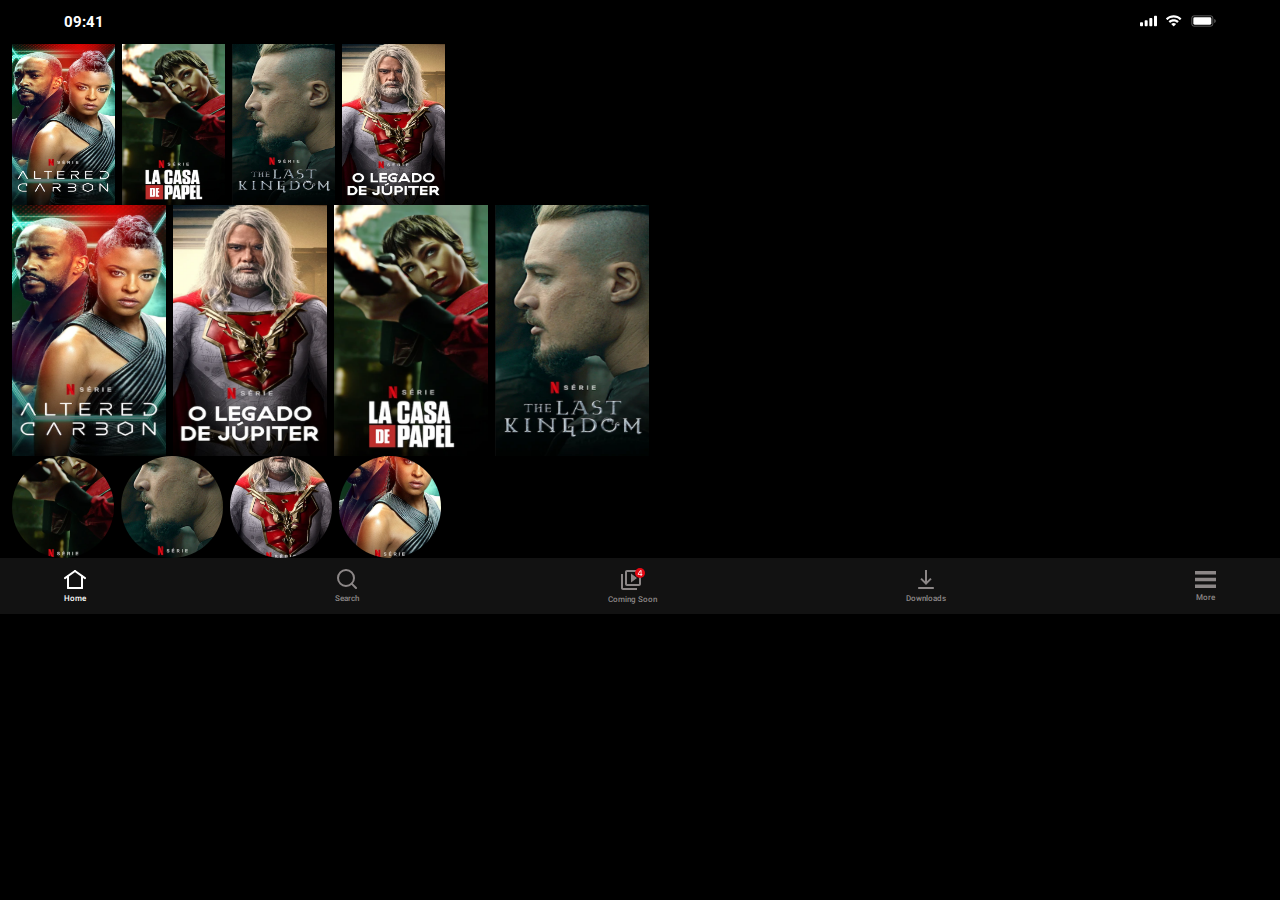
==== index.html @ 80bcfb4e "feat: update movie components" ====
<!DOCTYPE html>
<html lang="pt-br">
<head>
    <link rel="stylesheet" href="styles/pages/index.css">
    <meta charset="UTF-8">
    <meta http-equiv="X-UA-Compatible" content="IE=edge">
    <meta name="viewport" content="width=device-width, initial-scale=1.0">
    <title>Home | Netflix</title>
</head>
<body>
    <div class="status-bar">
        <p class="status-bar__time">09:41</p>
        <div class="status-bar__icons">
        <img src="./assets/icons/celular-connection.svg" alt="Conexão Celular">
        <img src="./assets/icons/wifi.svg" alt="Wifi">
        <img src="./assets/icons/battery.svg" alt="Bateria">
        </div>
    </div>
    
    <div class="movie">
        <img class="movie__img" src="./assets/images/movie1.png" alt="Altered Carbon">
        <img class="movie__img" src="./assets/images/movie2.png" alt="La Casa de Papel">
        <img class="movie__img" src="./assets/images/movie3.png" alt="The Last Kingdom">
        <img class="movie__img" src="./assets/images/movie4.png" alt="O Legado de Júpiter">        
    </div>
    
    <div class="movie">
        <img class="movie__img--big" src="./assets/images/movie1.png" alt="Altered Carbon">
        <img class="movie__img--big" src="./assets/images/movie4.png" alt="O Legado de Júpiter">
        <img class="movie__img--big" src="./assets/images/movie2.png" alt="La Casa de Papel">
        <img class="movie__img--big" src="./assets/images/movie3.png" alt="The Last Kingdom">
    </div>

    <div class="movie">
        <img class="movie__img--circle" src="./assets/images/movie2.png" alt="La Casa de Papel">
        <img class="movie__img--circle" src="./assets/images/movie3.png" alt="The Last Kingdom">
        <img class="movie__img--circle" src="./assets/images/movie4.png" alt="O Legado de Júpiter">        
        <img class="movie__img--circle" src="./assets/images/movie1.png" alt="Altered Carbon">
    </div>

    <div class="bottom-navbar__background">
        <div class="bottom-navbar">
            <div class="bottom-navbar__icon">
                <img src="./assets/icons/home-active.svg" alt="Home">
                <p class="bottom-navbar__text bottom-navbar__text--active">Home</p>
            </div>
            <div class="bottom-navbar__icon">
                <img src="./assets/icons/search.svg" alt="Busca">
                <p class="bottom-navbar__text">Search</p>
            </div>
            <div class="bottom-navbar__icon">
                <img src="./assets/icons/coming-soon.svg" alt="Em breve">
                <p class="bottom-navbar__text">Coming Soon</p>
            </div>
            <div class="bottom-navbar__icon">
                <img src="./assets/icons/downloads.svg" alt="Downloads">
                <p class="bottom-navbar__text">Downloads</p>
            </div>
            <div class="bottom-navbar__icon">
                <img src="./assets/icons/more.svg" alt="Mais">
                <p class="bottom-navbar__text">More</p>
            </div>
        </div>
    </div>
</body>
</html>
---- styles/pages/index.css ----
@import '../utils/index.css';   
@import '../components/status-bar.css';
@import '../components/bottom-navbar.css';
@import '../components/movie.css';
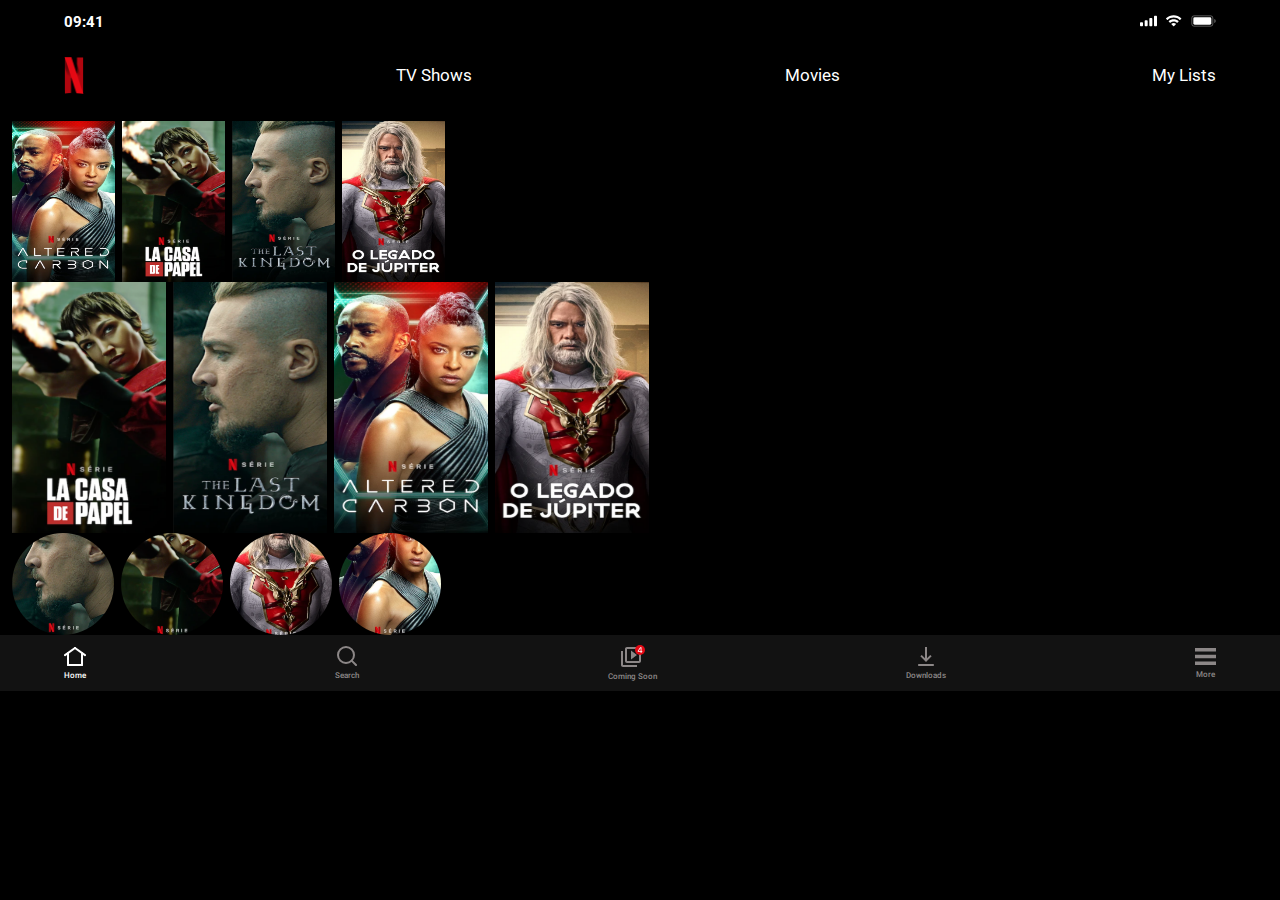
==== commit 072e5a14: "feat: navbar component" ====
--- a/index.html
+++ b/index.html
@@ -16,7 +16,16 @@
         <img src="./assets/icons/battery.svg" alt="Bateria">
         </div>
     </div>
+
+    <div class="navbar" style="margin-bottom: 15px;">
+        <img src="assets/images/netflix.png" alt="Logo Netflix" class="navbar__img">
+        <p class="navbar__text">TV Shows</p>
+        <p class="navbar__text">Movies</p>
+        <p class="navbar__text">My Lists</p>
+    </div>
     
+
+
     <div class="movie">
         <img class="movie__img" src="./assets/images/movie1.png" alt="Altered Carbon">
         <img class="movie__img" src="./assets/images/movie2.png" alt="La Casa de Papel">
@@ -25,15 +34,15 @@
     </div>
     
     <div class="movie">
+        <img class="movie__img--big" src="./assets/images/movie2.png" alt="La Casa de Papel">
+        <img class="movie__img--big" src="./assets/images/movie3.png" alt="The Last Kingdom">
         <img class="movie__img--big" src="./assets/images/movie1.png" alt="Altered Carbon">
         <img class="movie__img--big" src="./assets/images/movie4.png" alt="O Legado de Júpiter">
-        <img class="movie__img--big" src="./assets/images/movie2.png" alt="La Casa de Papel">
-        <img class="movie__img--big" src="./assets/images/movie3.png" alt="The Last Kingdom">
     </div>
 
     <div class="movie">
+        <img class="movie__img--circle" src="./assets/images/movie3.png" alt="The Last Kingdom">
         <img class="movie__img--circle" src="./assets/images/movie2.png" alt="La Casa de Papel">
-        <img class="movie__img--circle" src="./assets/images/movie3.png" alt="The Last Kingdom">
         <img class="movie__img--circle" src="./assets/images/movie4.png" alt="O Legado de Júpiter">        
         <img class="movie__img--circle" src="./assets/images/movie1.png" alt="Altered Carbon">
     </div>
--- a/styles/pages/index.css
+++ b/styles/pages/index.css
@@ -1,4 +1,5 @@
 @import '../utils/index.css';   
 @import '../components/status-bar.css';
-@import '../components/bottom-navbar.css';
-@import '../components/movie.css';+@import '../components/movie.css';
+@import '../components/navbar.css';
+@import '../components/bottom-navbar.css';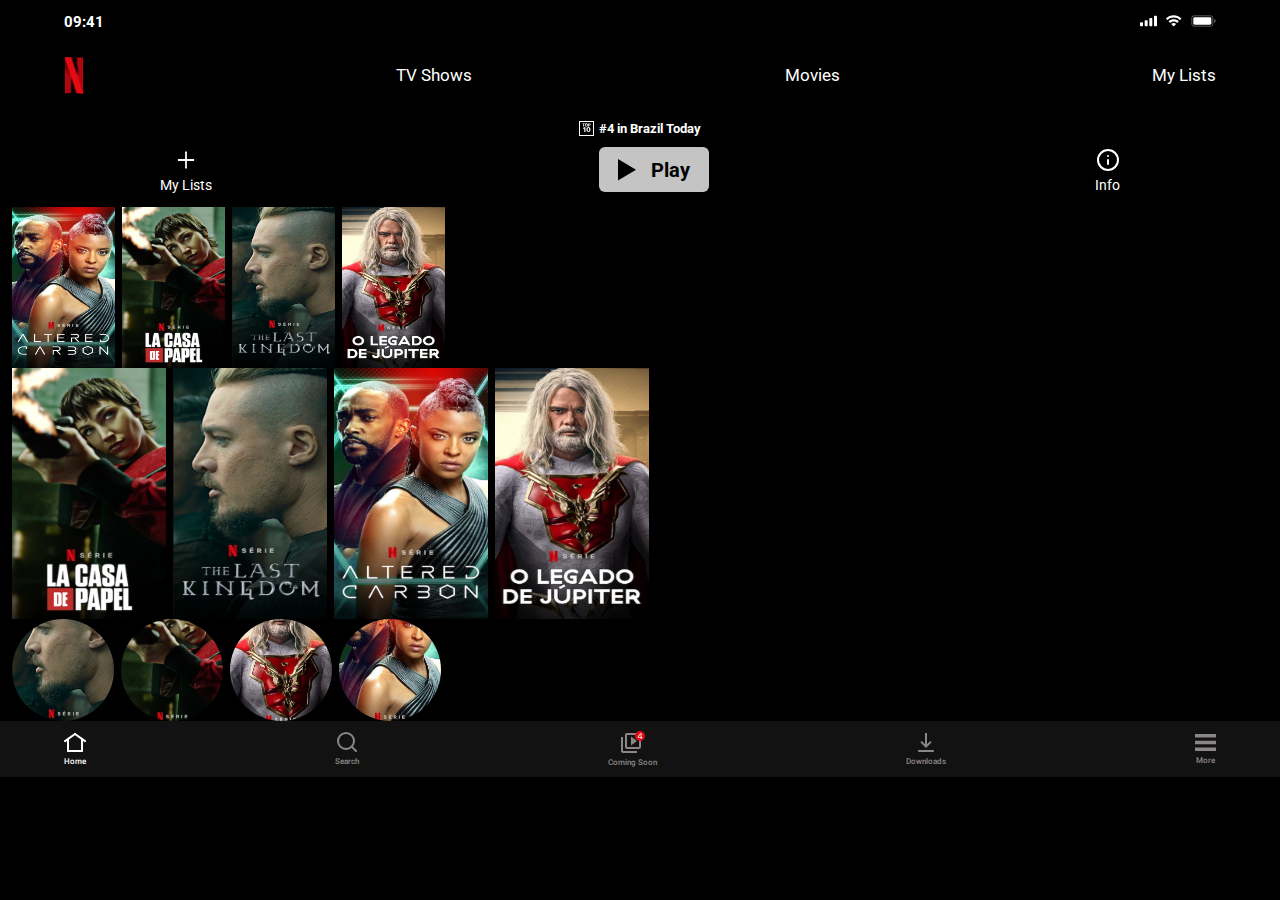
==== commit 2520222b: "feat: play component" ====
--- a/index.html
+++ b/index.html
@@ -23,9 +23,28 @@
         <p class="navbar__text">Movies</p>
         <p class="navbar__text">My Lists</p>
     </div>
+
+    <div class="play" style="margin-bottom: 15px;">
+        <div class="play__top">
+            <img src="assets/icons/top10.svg" alt="Top 10">
+            <p class="play__title">#4 in Brazil Today</p>
+        </div>
+        <div class="play__bottom">
+            <div class="play__icon">
+                <img src="assets/icons/plus.svg" alt="Mais">
+                <p class="play__text">My Lists</p>
+            </div>
+            <div class="play-button">
+                <img src="assets/icons/play.svg" alt="Play" class="play-button__img">
+                <p class="play-button__text">Play</p>
+            </div>
+            <div class="play__icon">
+                <img src="assets/icons/info.svg" alt="Info">
+                <p class="play__text">Info</p>
+            </div>
+        </div>
+    </div>
     
-
-
     <div class="movie">
         <img class="movie__img" src="./assets/images/movie1.png" alt="Altered Carbon">
         <img class="movie__img" src="./assets/images/movie2.png" alt="La Casa de Papel">
--- a/styles/pages/index.css
+++ b/styles/pages/index.css
@@ -2,4 +2,5 @@
 @import '../components/status-bar.css';
 @import '../components/movie.css';
 @import '../components/navbar.css';
-@import '../components/bottom-navbar.css';+@import '../components/bottom-navbar.css';
+@import '../components/play.css';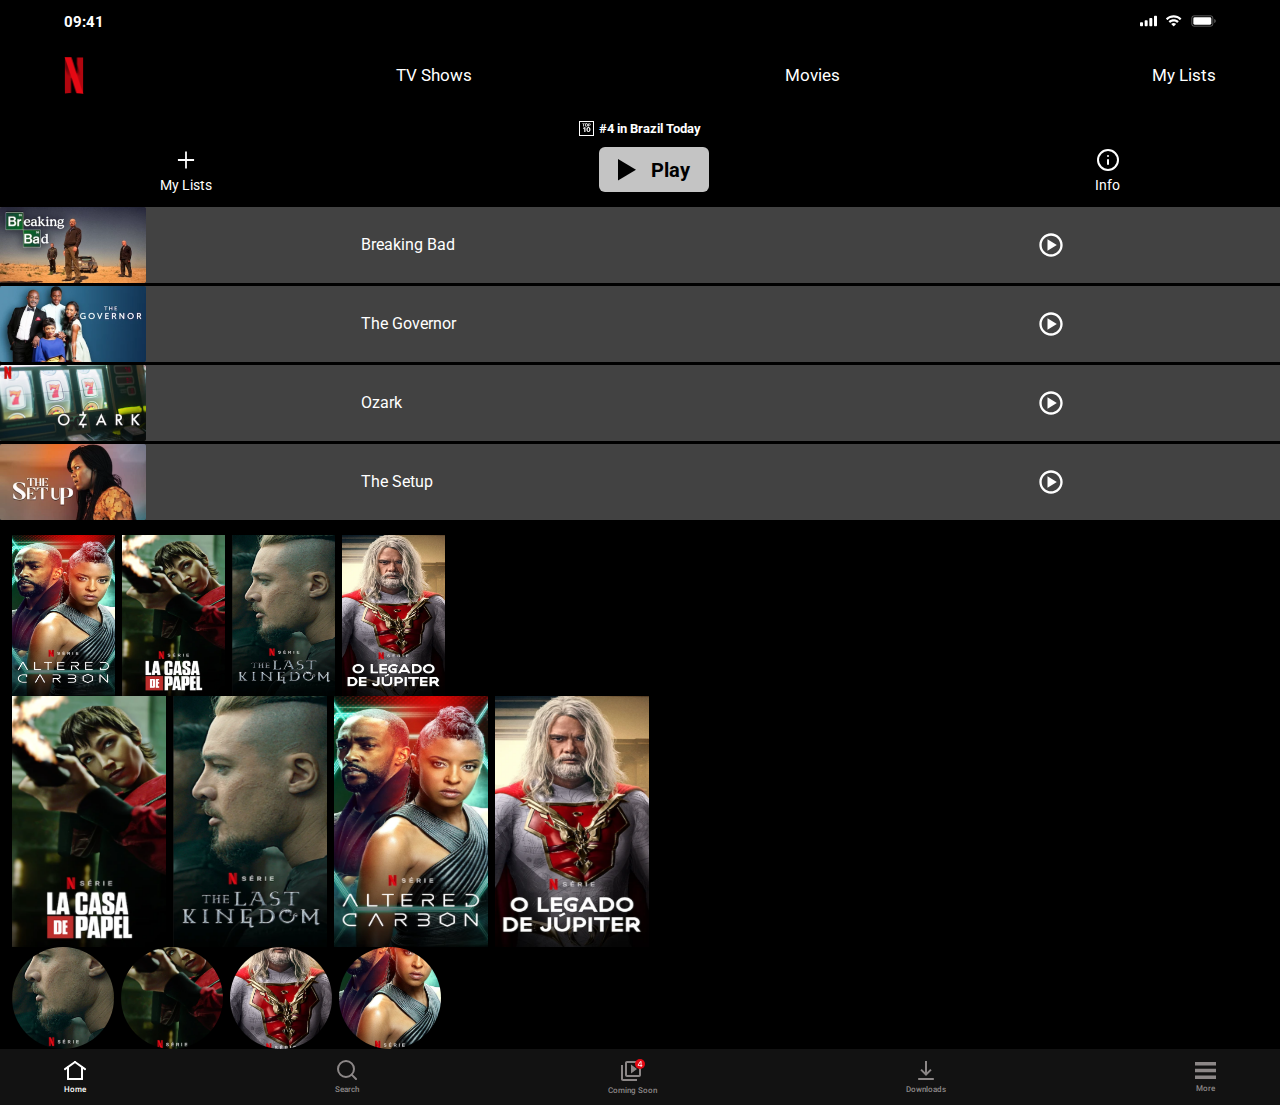
==== commit a9b593fc: "feat: search-movie component" ====
--- a/index.html
+++ b/index.html
@@ -41,6 +41,46 @@
             <div class="play__icon">
                 <img src="assets/icons/info.svg" alt="Info">
                 <p class="play__text">Info</p>
+            </div>
+        </div>
+    </div>
+
+    <div class="search-movie__background">
+        <div class="search-movie" style="margin-bottom: 3px;">
+        <img src="/assets/images/movie-search01.png" alt="Breaking Bad" class="search-movie__img">
+            <div class="search-movie__play">
+                <h1>Breaking Bad</h1>
+                <img src="assets/icons/play-search.svg" alt="Botão play">
+            </div>
+        </div>
+    </div>
+
+    <div class="search-movie__background">
+        <div class="search-movie" style="margin-bottom: 3px;">
+        <img src="/assets/images/movie-search02.png" alt="The Governor" class="search-movie__img">
+            <div class="search-movie__play">
+                <h1>The Governor</h1>
+                <img src="assets/icons/play-search.svg" alt="Botão play">
+            </div>
+        </div>
+    </div>
+
+    <div class="search-movie__background">
+        <div class="search-movie" style="margin-bottom: 3px;">
+        <img src="/assets/images/movie-search03.png" alt="Ozark" class="search-movie__img">
+            <div class="search-movie__play">
+                <h1>Ozark</h1>
+                <img src="assets/icons/play-search.svg" alt="Botão play">
+            </div>
+        </div>
+    </div>    
+    
+    <div class="search-movie__background">
+        <div class="search-movie" style="margin-bottom: 15px;">
+        <img src="/assets/images/movie-search04.png" alt="The Setup" class="search-movie__img">
+            <div class="search-movie__play">
+                <h1>The Setup</h1>
+                <img src="assets/icons/play-search.svg" alt="Botão play">
             </div>
         </div>
     </div>
--- a/styles/pages/index.css
+++ b/styles/pages/index.css
@@ -3,4 +3,5 @@
 @import '../components/movie.css';
 @import '../components/navbar.css';
 @import '../components/bottom-navbar.css';
-@import '../components/play.css';+@import '../components/play.css';
+@import '../components/search-movie.css';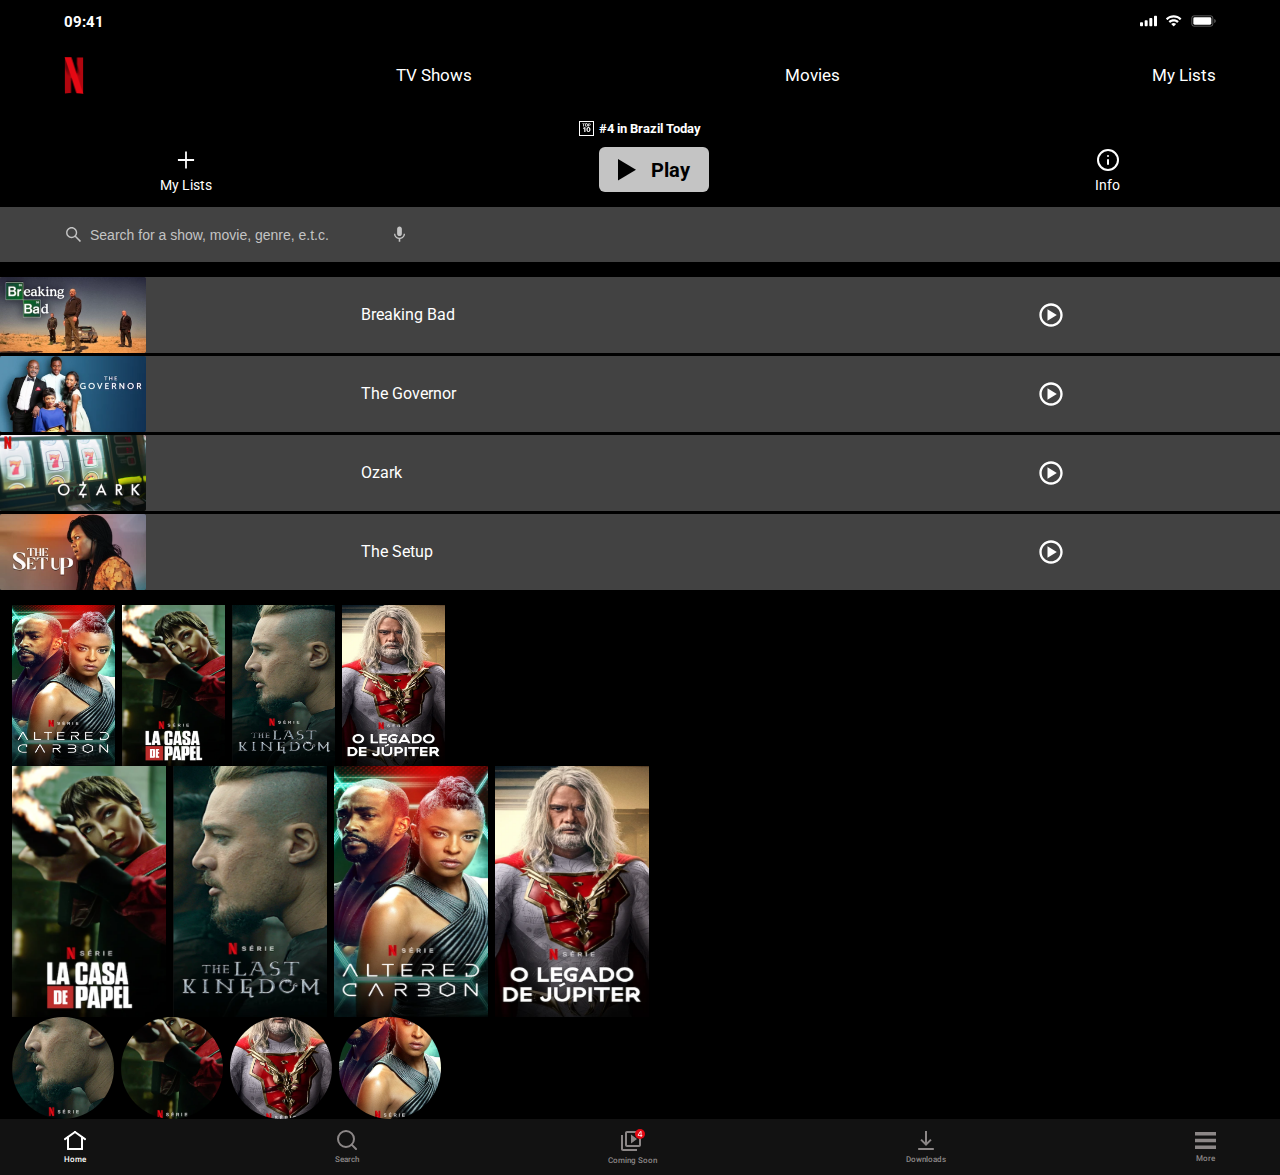
==== commit e5466987: "feat: search-input component" ====
--- a/index.html
+++ b/index.html
@@ -42,6 +42,14 @@
                 <img src="assets/icons/info.svg" alt="Info">
                 <p class="play__text">Info</p>
             </div>
+        </div>
+    </div>
+
+    <div class="search-input__background" style="margin-bottom: 15px;">
+        <div class="search-input">
+            <img src="assets/icons/search-movie.svg" alt="Buscar" class="search-input__img">
+            <input type="text" class="search-input__input" placeholder="Search for a show, movie, genre, e.t.c.">
+            <img src="assets/icons/mic.svg" alt="Microfone" class="search-input__img" />
         </div>
     </div>
 
--- a/styles/pages/index.css
+++ b/styles/pages/index.css
@@ -4,4 +4,5 @@
 @import '../components/navbar.css';
 @import '../components/bottom-navbar.css';
 @import '../components/play.css';
-@import '../components/search-movie.css';+@import '../components/search-movie.css';
+@import '../components/search-input.css';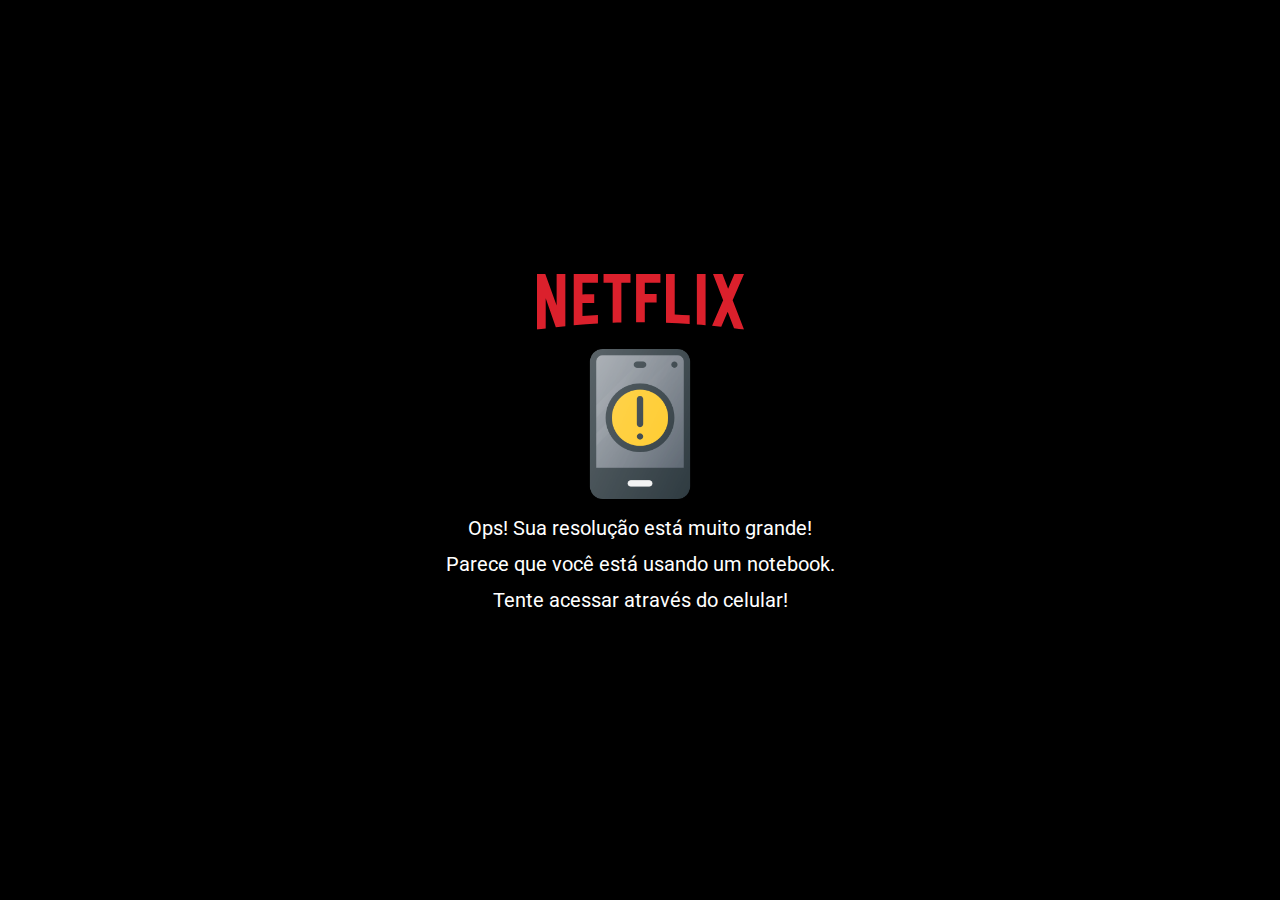
==== commit 63ec1491: "feat: show message on tablet and notebook screen" ====
--- a/index.html
+++ b/index.html
@@ -8,6 +8,7 @@
     <title>Home | Netflix</title>
 </head>
 <body>
+    <div class="content">
     <div class="status-bar">
         <p class="status-bar__time">09:41</p>
         <div class="status-bar__icons">
@@ -138,5 +139,18 @@
             </div>
         </div>
     </div>
+    </div>
+    <div class="max-resolution">
+        <p align="center">
+            <img src="./assets/icons/netflix-logo.svg" alt="Netflix"><br><br>
+            <img src="./assets/images/alert.png" alt="Atenção" class="max-resolution__img">
+        </p><br>
+        <p class="max-resolution__text">Ops! Sua resolução está muito grande!</p><br>
+        <p class="max-resolution__text max-resolution__text--tablet">Parece que você está usando um tablet.</p>
+        <br class="max-resolution__text--tablet">
+        <p class="max-resolution__text max-resolution__text--notebook">Parece que você está usando um notebook.</p>
+        <br class="max-resolution__text--notebook">
+        <p class="max-resolution__text">Tente acessar através do celular!</p><br>
+    </div>
 </body>
 </html>--- a/styles/pages/index.css
+++ b/styles/pages/index.css
@@ -1,4 +1,4 @@
-@import '../utils/index.css';   
+@import '../utils/index.css';
 @import '../components/status-bar.css';
 @import '../components/movie.css';
 @import '../components/navbar.css';
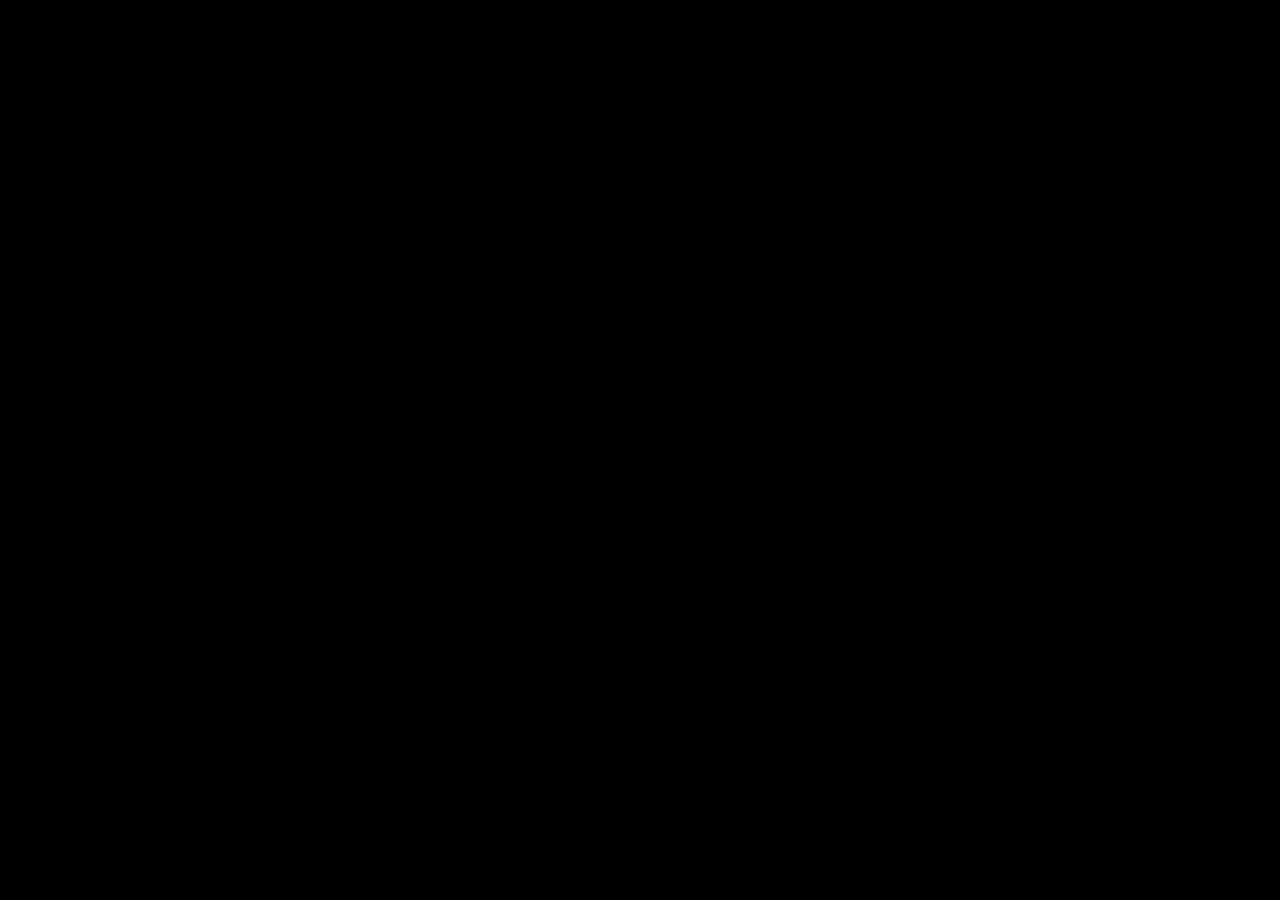
==== commit b3a9d5b0: "feat: index page" ====
--- a/index.html
+++ b/index.html
@@ -9,148 +9,31 @@
 </head>
 <body>
     <div class="content">
-    <div class="status-bar">
-        <p class="status-bar__time">09:41</p>
-        <div class="status-bar__icons">
-        <img src="./assets/icons/celular-connection.svg" alt="Conexão Celular">
-        <img src="./assets/icons/wifi.svg" alt="Wifi">
-        <img src="./assets/icons/battery.svg" alt="Bateria">
-        </div>
-    </div>
-
-    <div class="navbar" style="margin-bottom: 15px;">
-        <img src="assets/images/netflix.png" alt="Logo Netflix" class="navbar__img">
-        <p class="navbar__text">TV Shows</p>
-        <p class="navbar__text">Movies</p>
-        <p class="navbar__text">My Lists</p>
-    </div>
-
-    <div class="play" style="margin-bottom: 15px;">
-        <div class="play__top">
-            <img src="assets/icons/top10.svg" alt="Top 10">
-            <p class="play__title">#4 in Brazil Today</p>
-        </div>
-        <div class="play__bottom">
-            <div class="play__icon">
-                <img src="assets/icons/plus.svg" alt="Mais">
-                <p class="play__text">My Lists</p>
-            </div>
-            <div class="play-button">
-                <img src="assets/icons/play.svg" alt="Play" class="play-button__img">
-                <p class="play-button__text">Play</p>
-            </div>
-            <div class="play__icon">
-                <img src="assets/icons/info.svg" alt="Info">
-                <p class="play__text">Info</p>
+        <div class="status-bar">
+            <p class="status-bar__time">20:20</p>
+            <div class="status-bar__icons">
+                <img src="./assets/icons/celular-connection.svg" alt="Conexão Celular">
+                <img src="./assets/icons/wifi.svg" alt="Wifi">
+                <img src="./assets/icons/battery.svg" alt="Bateria">
             </div>
         </div>
-    </div>
+        <a href="./home.html" class="center">
+            <img src="./assets/icons/netflix-logo.svg" alt="Logo Netflix" class="logo">
+        </a>
 
-    <div class="search-input__background" style="margin-bottom: 15px;">
-        <div class="search-input">
-            <img src="assets/icons/search-movie.svg" alt="Buscar" class="search-input__img">
-            <input type="text" class="search-input__input" placeholder="Search for a show, movie, genre, e.t.c.">
-            <img src="assets/icons/mic.svg" alt="Microfone" class="search-input__img" />
-        </div>
-    </div>
-
-    <div class="search-movie__background">
-        <div class="search-movie" style="margin-bottom: 3px;">
-        <img src="/assets/images/movie-search01.png" alt="Breaking Bad" class="search-movie__img">
-            <div class="search-movie__play">
-                <h1>Breaking Bad</h1>
-                <img src="assets/icons/play-search.svg" alt="Botão play">
-            </div>
-        </div>
-    </div>
-
-    <div class="search-movie__background">
-        <div class="search-movie" style="margin-bottom: 3px;">
-        <img src="/assets/images/movie-search02.png" alt="The Governor" class="search-movie__img">
-            <div class="search-movie__play">
-                <h1>The Governor</h1>
-                <img src="assets/icons/play-search.svg" alt="Botão play">
-            </div>
-        </div>
-    </div>
-
-    <div class="search-movie__background">
-        <div class="search-movie" style="margin-bottom: 3px;">
-        <img src="/assets/images/movie-search03.png" alt="Ozark" class="search-movie__img">
-            <div class="search-movie__play">
-                <h1>Ozark</h1>
-                <img src="assets/icons/play-search.svg" alt="Botão play">
-            </div>
-        </div>
-    </div>    
-    
-    <div class="search-movie__background">
-        <div class="search-movie" style="margin-bottom: 15px;">
-        <img src="/assets/images/movie-search04.png" alt="The Setup" class="search-movie__img">
-            <div class="search-movie__play">
-                <h1>The Setup</h1>
-                <img src="assets/icons/play-search.svg" alt="Botão play">
-            </div>
+        <div class="max-resolution">
+            <p align="center">
+                <img src="./assets/icons/netflix-logo.svg" alt="Netflix"><br><br>
+                <img src="./assets/images/alert.png" alt="Atenção" class="max-resolution__img">
+            </p><br>
+            <p class="max-resolution__text">Ops! Sua resolução está muito grande!</p><br>
+            <p class="max-resolution__text max-resolution__text--tablet">Parece que você está usando um tablet.</p>
+            <br class="max-resolution__text--tablet">
+            <p class="max-resolution__text max-resolution__text--notebook">Parece que você está usando um notebook.</p>
+            <br class="max-resolution__text--notebook">
+            <p class="max-resolution__text">Tente acessar através do celular!</p><br>
         </div>
     </div>
     
-    <div class="movie">
-        <img class="movie__img" src="./assets/images/movie1.png" alt="Altered Carbon">
-        <img class="movie__img" src="./assets/images/movie2.png" alt="La Casa de Papel">
-        <img class="movie__img" src="./assets/images/movie3.png" alt="The Last Kingdom">
-        <img class="movie__img" src="./assets/images/movie4.png" alt="O Legado de Júpiter">        
-    </div>
-    
-    <div class="movie">
-        <img class="movie__img--big" src="./assets/images/movie2.png" alt="La Casa de Papel">
-        <img class="movie__img--big" src="./assets/images/movie3.png" alt="The Last Kingdom">
-        <img class="movie__img--big" src="./assets/images/movie1.png" alt="Altered Carbon">
-        <img class="movie__img--big" src="./assets/images/movie4.png" alt="O Legado de Júpiter">
-    </div>
-
-    <div class="movie">
-        <img class="movie__img--circle" src="./assets/images/movie3.png" alt="The Last Kingdom">
-        <img class="movie__img--circle" src="./assets/images/movie2.png" alt="La Casa de Papel">
-        <img class="movie__img--circle" src="./assets/images/movie4.png" alt="O Legado de Júpiter">        
-        <img class="movie__img--circle" src="./assets/images/movie1.png" alt="Altered Carbon">
-    </div>
-
-    <div class="bottom-navbar__background">
-        <div class="bottom-navbar">
-            <div class="bottom-navbar__icon">
-                <img src="./assets/icons/home-active.svg" alt="Home">
-                <p class="bottom-navbar__text bottom-navbar__text--active">Home</p>
-            </div>
-            <div class="bottom-navbar__icon">
-                <img src="./assets/icons/search.svg" alt="Busca">
-                <p class="bottom-navbar__text">Search</p>
-            </div>
-            <div class="bottom-navbar__icon">
-                <img src="./assets/icons/coming-soon.svg" alt="Em breve">
-                <p class="bottom-navbar__text">Coming Soon</p>
-            </div>
-            <div class="bottom-navbar__icon">
-                <img src="./assets/icons/downloads.svg" alt="Downloads">
-                <p class="bottom-navbar__text">Downloads</p>
-            </div>
-            <div class="bottom-navbar__icon">
-                <img src="./assets/icons/more.svg" alt="Mais">
-                <p class="bottom-navbar__text">More</p>
-            </div>
-        </div>
-    </div>
-    </div>
-    <div class="max-resolution">
-        <p align="center">
-            <img src="./assets/icons/netflix-logo.svg" alt="Netflix"><br><br>
-            <img src="./assets/images/alert.png" alt="Atenção" class="max-resolution__img">
-        </p><br>
-        <p class="max-resolution__text">Ops! Sua resolução está muito grande!</p><br>
-        <p class="max-resolution__text max-resolution__text--tablet">Parece que você está usando um tablet.</p>
-        <br class="max-resolution__text--tablet">
-        <p class="max-resolution__text max-resolution__text--notebook">Parece que você está usando um notebook.</p>
-        <br class="max-resolution__text--notebook">
-        <p class="max-resolution__text">Tente acessar através do celular!</p><br>
-    </div>
 </body>
 </html>--- a/styles/pages/index.css
+++ b/styles/pages/index.css
@@ -1,8 +1,25 @@
 @import '../utils/index.css';
 @import '../components/status-bar.css';
-@import '../components/movie.css';
-@import '../components/navbar.css';
-@import '../components/bottom-navbar.css';
-@import '../components/play.css';
-@import '../components/search-movie.css';
-@import '../components/search-input.css';+@import '../components/logo.css';
+
+
+.center {
+    display: flex;
+    height: calc(100vh - 44px);
+    justify-content: center;
+}
+
+.logo {
+    animation: load 1500ms ease-in-out;
+}
+
+@keyframes load {
+    from {
+        opacity: 0;
+        transform: scale(0.5);
+    }
+    to {
+        opacity: 1;
+        transform: 1;
+    }
+}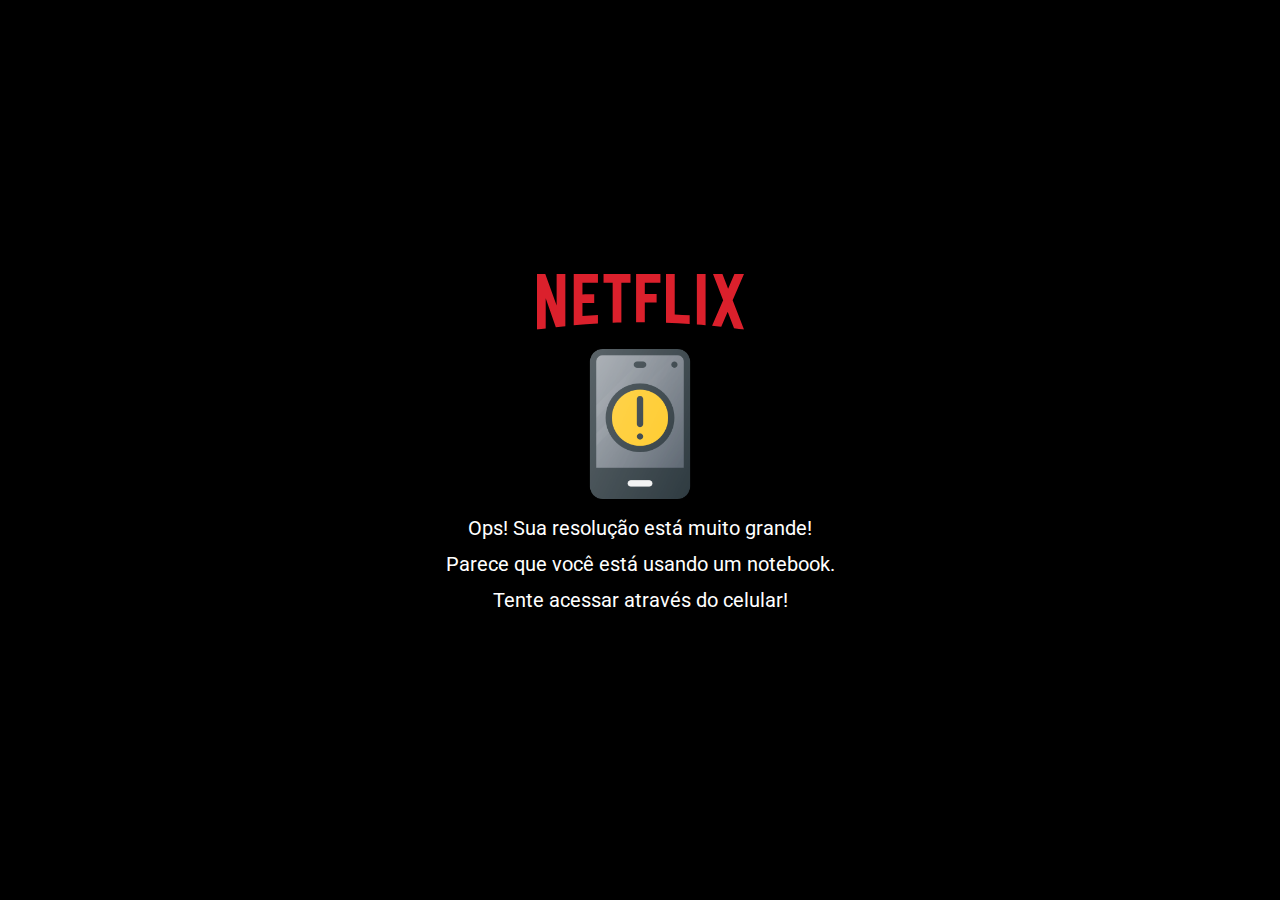
==== commit 90873d4a: "feat: profile page" ====
--- a/index.html
+++ b/index.html
@@ -17,9 +17,10 @@
                 <img src="./assets/icons/battery.svg" alt="Bateria">
             </div>
         </div>
-        <a href="./home.html" class="center">
+        <a href="./profile.html" class="center">
             <img src="./assets/icons/netflix-logo.svg" alt="Logo Netflix" class="logo">
         </a>
+    </div>
 
         <div class="max-resolution">
             <p align="center">
@@ -33,7 +34,7 @@
             <br class="max-resolution__text--notebook">
             <p class="max-resolution__text">Tente acessar através do celular!</p><br>
         </div>
-    </div>
+    
     
 </body>
 </html>